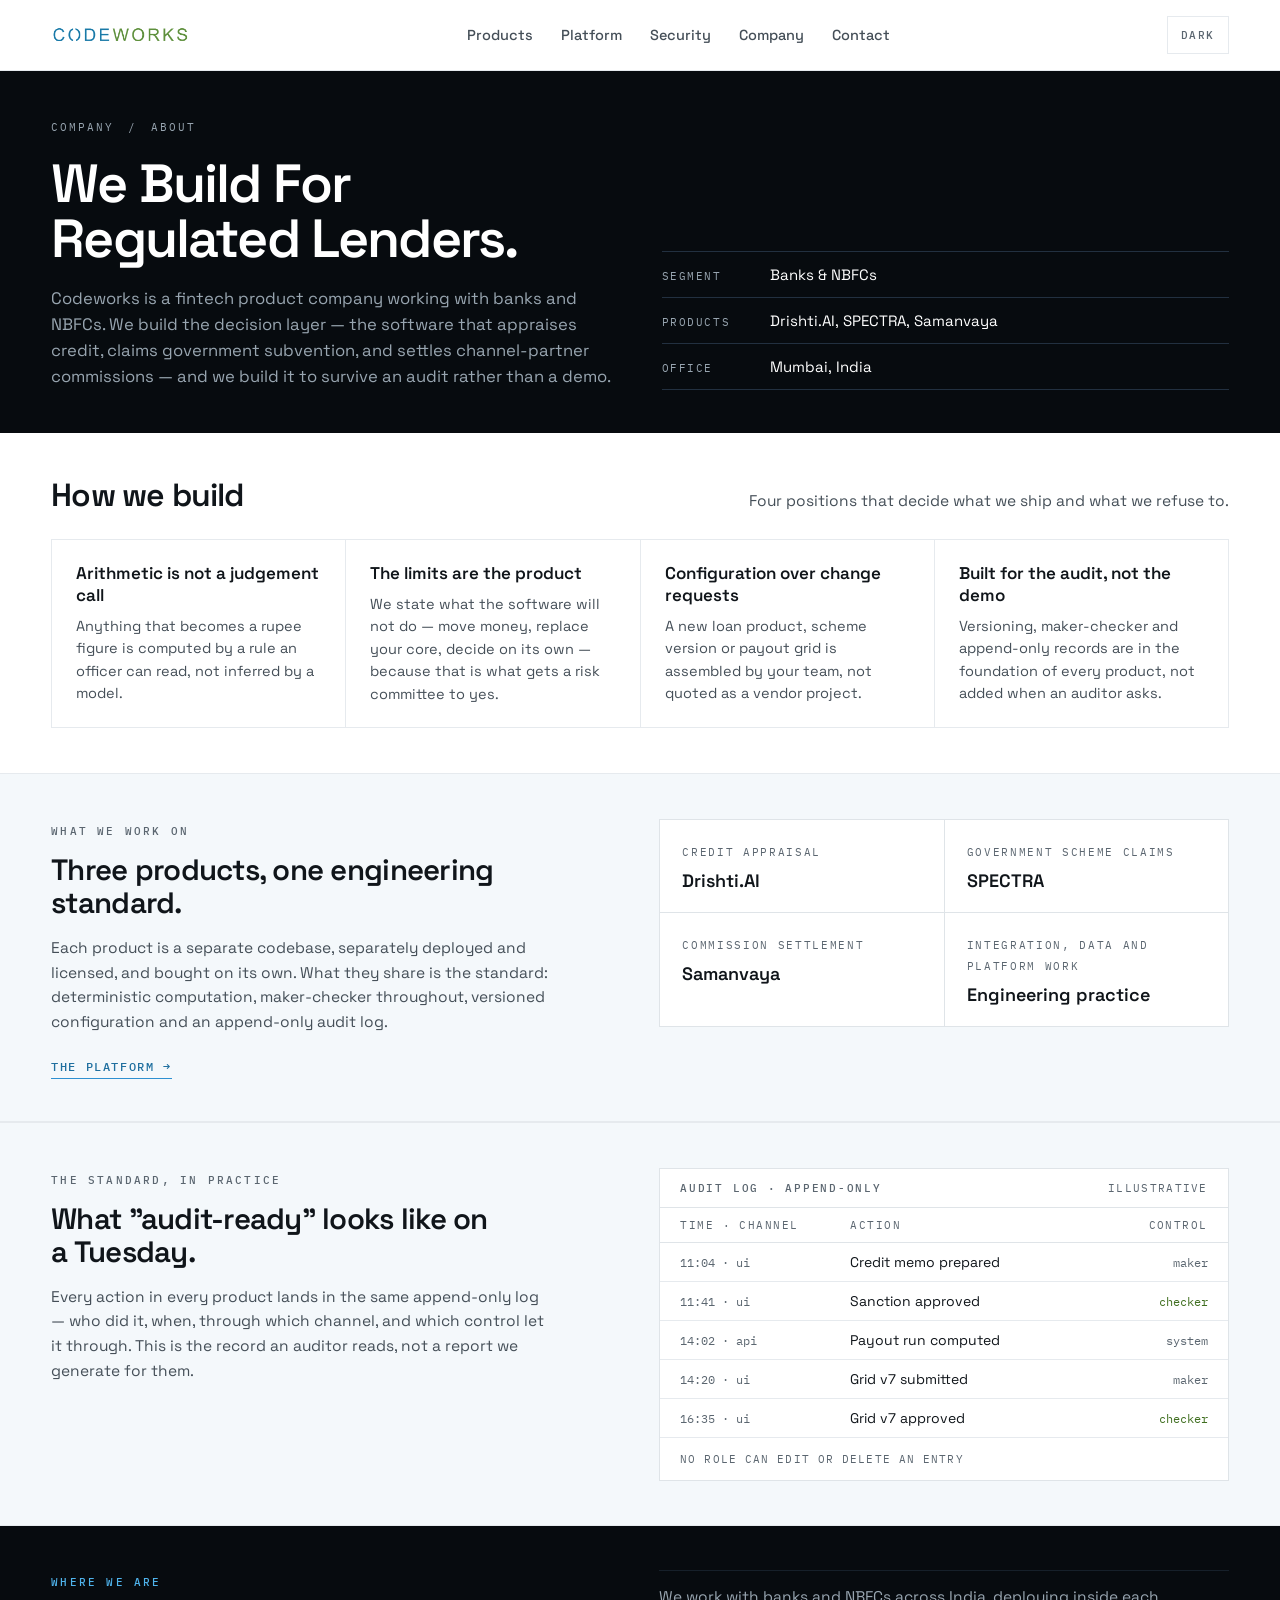
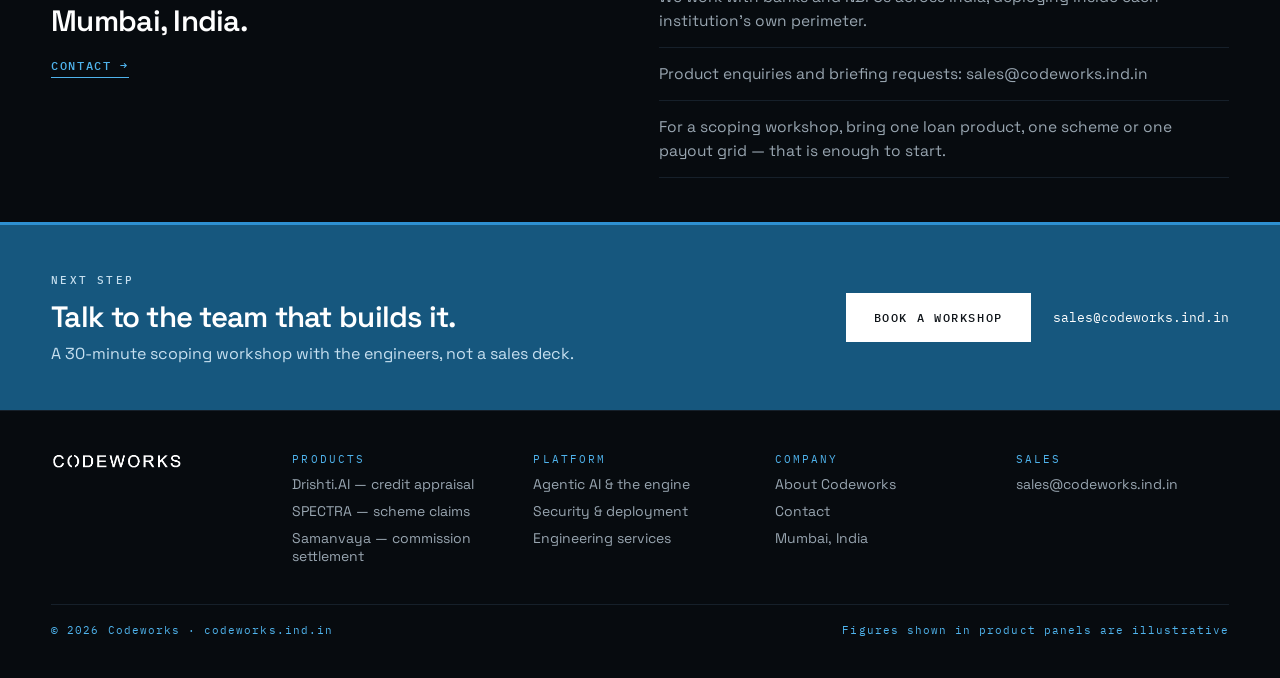
==== company.html @ 854700c4 "Add Codeworks static site Nine hand-authored pages, no build step. Includes CNAME for codeworks.ind." ====
<!DOCTYPE html>
<html lang="en">
<head>
<meta charset="utf-8">
<title>Company — we build for regulated lenders | Codeworks</title>
<meta name="description" content="Codeworks is a fintech product company working with banks and NBFCs in India. Three products, one engineering standard: built for the audit, not the demo.">
<link rel="canonical" href="https://codeworks.ind.in/company.html">
<meta property="og:type" content="website">
<meta property="og:site_name" content="Codeworks">
<meta property="og:title" content="Company — we build for regulated lenders | Codeworks">
<meta property="og:description" content="Codeworks is a fintech product company working with banks and NBFCs in India. Three products, one engineering standard: built for the audit, not the demo.">
<meta property="og:url" content="https://codeworks.ind.in/company.html">
<meta property="og:image" content="https://codeworks.ind.in/codeworks-logo.png">
<meta name="twitter:card" content="summary">
<meta name="twitter:title" content="Company — we build for regulated lenders | Codeworks">
<meta name="twitter:description" content="Codeworks is a fintech product company working with banks and NBFCs in India. Three products, one engineering standard: built for the audit, not the demo.">
<meta name="theme-color" content="#070B0F">
<meta name="viewport" content="width=device-width, initial-scale=1">
<link rel="icon" href="codeworks-logo.png">
<link rel="preconnect" href="https://fonts.googleapis.com">
<link rel="preconnect" href="https://fonts.gstatic.com" crossorigin>
<link rel="stylesheet" href="https://fonts.googleapis.com/css2?family=Space+Grotesk:wght@400;500;600;700&family=IBM+Plex+Mono:wght@400;500&display=swap">
<link rel="stylesheet" href="site.css">
<script>(function(){try{document.documentElement.setAttribute('data-theme',localStorage.getItem('cw-theme')||'light');}catch(e){}})();</script>
</head>
<body>
<div style="background:var(--card);color:var(--ink-2);overflow-x:hidden">

  <div style="position:sticky;top:0;z-index:40;background:var(--card);border-bottom:1px solid var(--rule)">
    <div style="max-width:1440px;margin:0 auto;padding-left:clamp(20px,4vw,64px);padding-right:clamp(20px,4vw,64px);padding-top:16px;padding-bottom:16px;display:flex;flex-wrap:wrap;align-items:center;justify-content:space-between;gap:14px 24px">
      <a href="index.html" style="flex:0 0 auto;display:block"><img src="codeworks-logo.png" alt="Codeworks" data-cw-logo="light" style="height:20px;width:auto"><img src="codeworks-logo-reversed.png" alt="Codeworks" data-cw-logo="dark" style="height:20px;width:auto"></a>
      
        <div class="cw-nav" id="cw-nav">
          <button type="button" onclick="cwToggleMenu()" class="cw-products" id="cw-products">Products</button>
          <a href="platform.html" style="font-size:14.5px;font-weight:500;color:var(--ink-2)">Platform</a>
          <a href="security.html" style="font-size:14.5px;font-weight:500;color:var(--ink-2)">Security</a>
          <a href="company.html" style="font-size:14.5px;font-weight:500;color:var(--ink-2)">Company</a>
          <a href="contact.html" style="font-size:14.5px;font-weight:500;color:var(--ink-2)">Contact</a>
        </div>
      
      <button type="button" onclick="cwToggleTheme()" style="font-family:'IBM Plex Mono',monospace;font-size:10.5px;font-weight:500;letter-spacing:0.14em;text-transform:uppercase;color:var(--ink-3);background:none;border:1px solid var(--rule);padding:11px 13px;cursor:pointer;flex:0 0 auto" class="hv-1"><span id="cw-theme-label">Dark</span></button>
      
        <button type="button" onclick="cwToggleNav()" class="cw-menu-btn hv-1" aria-label="Menu" style="font-family:'IBM Plex Mono',monospace;font-size:11px;font-weight:500;letter-spacing:0.14em;text-transform:uppercase;color:var(--ink-2);background:none;border:1px solid var(--rule);padding:11px 14px;cursor:pointer;flex:0 0 auto" >Menu</button>
      
    </div>
    <div class="cw-panel" id="cw-panel">
      <div style="max-width:1440px;margin:0 auto;padding:26px clamp(20px,4vw,64px) 30px;display:grid;grid-template-columns:repeat(auto-fit,minmax(min(100%,240px),1fr));gap:0;border-top:1px solid var(--rule);border-left:1px solid var(--rule)">
        <a href="drishti-ai.html" style="display:block;padding:18px 22px;border-right:1px solid var(--rule);border-bottom:1px solid var(--rule);color:inherit" class="hv-2">
          <span style="font-family:'IBM Plex Mono',monospace;font-size:10.5px;letter-spacing:0.16em;text-transform:uppercase;color:var(--ink-3)">Credit appraisal</span>
          <h3 style="margin:8px 0 0;font-size:18px;font-weight:600;color:var(--ink)">Drishti.AI</h3>
          <p style="margin:6px 0 0;font-size:14.5px;line-height:1.5;color:var(--ink-2)">Appraisal from application to post-sanction monitoring.</p>
        </a>
        <a href="spectra.html" style="display:block;padding:18px 22px;border-right:1px solid var(--rule);border-bottom:1px solid var(--rule);color:inherit" class="hv-2">
          <span style="font-family:'IBM Plex Mono',monospace;font-size:10.5px;letter-spacing:0.16em;text-transform:uppercase;color:var(--ink-3)">Government scheme claims</span>
          <h3 style="margin:8px 0 0;font-size:18px;font-weight:600;color:var(--ink)">SPECTRA</h3>
          <p style="margin:6px 0 0;font-size:14.5px;line-height:1.5;color:var(--ink-2)">Subvention and subsidy claims, computed to reconciled.</p>
        </a>
        <a href="samanvaya.html" style="display:block;padding:18px 22px;border-right:1px solid var(--rule);border-bottom:1px solid var(--rule);color:inherit" class="hv-2">
          <span style="font-family:'IBM Plex Mono',monospace;font-size:10.5px;letter-spacing:0.16em;text-transform:uppercase;color:var(--ink-3)">Commission settlement</span>
          <h3 style="margin:8px 0 0;font-size:18px;font-weight:600;color:var(--ink)">Samanvaya</h3>
          <p style="margin:6px 0 0;font-size:14.5px;line-height:1.5;color:var(--ink-2)">Channel-partner payouts, clawbacks and the subledger.</p>
        </a>
      </div>
    </div>
  </div>

  <div style="background:var(--band)">
    <div style="max-width:1440px;margin:0 auto;padding-left:clamp(20px,4vw,64px);padding-right:clamp(20px,4vw,64px);padding-top:clamp(32px,3.8vw,58px);padding-bottom:clamp(30px,3.4vw,50px)">
      <div style="display:flex;flex-wrap:wrap;align-items:center;gap:10px 14px;font-family:'IBM Plex Mono',monospace;font-size:11px;letter-spacing:0.18em;text-transform:uppercase;color:var(--band-ink)"><a href="index.html" style="color:var(--band-ink)">Company</a><span>/</span><span style="color:var(--band-ink)">About</span></div>
      <div style="margin-top:22px;display:grid;grid-template-columns:repeat(auto-fit,minmax(min(100%,340px),1fr));gap:clamp(24px,3.4vw,60px);align-items:end">
        <div><h1 style="margin:0;font-size:clamp(32px,4.2vw,58px);line-height:1.03;font-weight:600;letter-spacing:-0.034em;color:var(--band-head);max-width:20ch;text-wrap:balance">We Build For Regulated Lenders.</h1><p style="margin:20px 0 0;font-size:clamp(16.5px,1.3vw,19px);line-height:1.55;color:var(--band-ink);max-width:56ch;text-wrap:pretty">Codeworks is a fintech product company working with banks and NBFCs. We build the decision layer — the software that appraises credit, claims government subvention, and settles channel-partner commissions — and we build it to survive an audit rather than a demo.</p></div>
        <div style="display:flex;flex-direction:column;gap:0;border-top:1px solid var(--band-rule-2)"><div style="padding:13px 0;border-bottom:1px solid var(--band-rule-2);display:flex;gap:16px;align-items:baseline"><span style="font-family:'IBM Plex Mono',monospace;font-size:11px;letter-spacing:0.14em;text-transform:uppercase;color:var(--band-ink);flex:0 0 92px">Segment</span><span style="font-size:15px;color:var(--band-head)">Banks &amp; NBFCs</span></div><div style="padding:13px 0;border-bottom:1px solid var(--band-rule-2);display:flex;gap:16px;align-items:baseline"><span style="font-family:'IBM Plex Mono',monospace;font-size:11px;letter-spacing:0.14em;text-transform:uppercase;color:var(--band-ink);flex:0 0 92px">Products</span><span style="font-size:15px;color:var(--band-head)">Drishti.AI, SPECTRA, Samanvaya</span></div><div style="padding:13px 0;border-bottom:1px solid var(--band-rule-2);display:flex;gap:16px;align-items:baseline"><span style="font-family:'IBM Plex Mono',monospace;font-size:11px;letter-spacing:0.14em;text-transform:uppercase;color:var(--band-ink);flex:0 0 92px">Office</span><span style="font-size:15px;color:var(--band-head)">Mumbai, India</span></div></div>
      </div>
    </div>
  </div>

  <div style="background:var(--bg)">
    <div style="max-width:1440px;margin:0 auto;padding-left:clamp(20px,4vw,64px);padding-right:clamp(20px,4vw,64px);padding-top:clamp(32px,3.5vw,54px);padding-bottom:clamp(32px,3.5vw,54px)">
      <div style="display:flex;flex-wrap:wrap;gap:14px 40px;align-items:baseline;justify-content:space-between"><h2 style="margin:0;font-size:clamp(24px,2.5vw,36px);line-height:1.1;font-weight:600;letter-spacing:-0.025em;color:var(--ink)">How we build</h2><p style="margin:0;font-size:15.5px;line-height:1.55;color:var(--ink-2);max-width:56ch">Four positions that decide what we ship and what we refuse to.</p></div><div style="margin-top:26px"><div data-reveal="1" style="display:grid;grid-template-columns:repeat(auto-fit,minmax(min(100%,250px),1fr));gap:0;border-top:1px solid var(--rule);border-left:1px solid var(--rule)"><div style="border-right:1px solid var(--rule);border-bottom:1px solid var(--rule);padding:22px 24px"><h3 style="margin:0;font-size:17px;font-weight:600;color:var(--ink)">Arithmetic is not a judgement call</h3><p style="margin:9px 0 0;font-size:14.5px;line-height:1.55;color:var(--ink-2)">Anything that becomes a rupee figure is computed by a rule an officer can read, not inferred by a model.</p></div><div style="border-right:1px solid var(--rule);border-bottom:1px solid var(--rule);padding:22px 24px"><h3 style="margin:0;font-size:17px;font-weight:600;color:var(--ink)">The limits are the product</h3><p style="margin:9px 0 0;font-size:14.5px;line-height:1.55;color:var(--ink-2)">We state what the software will not do — move money, replace your core, decide on its own — because that is what gets a risk committee to yes.</p></div><div style="border-right:1px solid var(--rule);border-bottom:1px solid var(--rule);padding:22px 24px"><h3 style="margin:0;font-size:17px;font-weight:600;color:var(--ink)">Configuration over change requests</h3><p style="margin:9px 0 0;font-size:14.5px;line-height:1.55;color:var(--ink-2)">A new loan product, scheme version or payout grid is assembled by your team, not quoted as a vendor project.</p></div><div style="border-right:1px solid var(--rule);border-bottom:1px solid var(--rule);padding:22px 24px"><h3 style="margin:0;font-size:17px;font-weight:600;color:var(--ink)">Built for the audit, not the demo</h3><p style="margin:9px 0 0;font-size:14.5px;line-height:1.55;color:var(--ink-2)">Versioning, maker-checker and append-only records are in the foundation of every product, not added when an auditor asks.</p></div></div></div>
    </div>
  </div>

  <div style="background:var(--bg-2);border-top:1px solid var(--rule);border-bottom:1px solid var(--rule)">
    <div style="max-width:1440px;margin:0 auto;padding-left:clamp(20px,4vw,64px);padding-right:clamp(20px,4vw,64px);padding-top:clamp(32px,3.5vw,54px);padding-bottom:clamp(32px,3.5vw,54px)">
      <div style="display:grid;grid-template-columns:repeat(auto-fit,minmax(min(100%,320px),1fr));gap:clamp(24px,3vw,52px);align-items:start"><div><span style="font-family:'IBM Plex Mono',monospace;font-size:11px;font-weight:500;letter-spacing:0.2em;text-transform:uppercase;color:var(--ink-3)">What we work on</span><h2 style="margin:14px 0 0;font-size:clamp(23px,2.3vw,32px);line-height:1.12;font-weight:600;letter-spacing:-0.025em;color:var(--ink);max-width:24ch">Three products, one engineering standard.</h2><p style="margin:16px 0 0;font-size:15.5px;line-height:1.6;color:var(--ink-2);max-width:52ch">Each product is a separate codebase, separately deployed and licensed, and bought on its own. What they share is the standard: deterministic computation, maker-checker throughout, versioned configuration and an append-only audit log.</p><p style="margin:20px 0 0"><a href="platform.html" style="font-family:'IBM Plex Mono',monospace;font-size:11.5px;font-weight:500;letter-spacing:0.14em;text-transform:uppercase;color:var(--blue);border-bottom:1px solid var(--blue-key);padding-bottom:4px">The platform &rarr;</a></p></div><div style="display:grid;grid-template-columns:repeat(auto-fit,minmax(min(100%,240px),1fr));gap:0;border-top:1px solid var(--rule-2);border-left:1px solid var(--rule-2)"><a href="drishti-ai.html" style="display:block;background:var(--card);border-right:1px solid var(--rule-2);border-bottom:1px solid var(--rule-2);padding:20px 22px;color:inherit" class="hv-2"><span style="font-family:'IBM Plex Mono',monospace;font-size:10.5px;letter-spacing:0.16em;text-transform:uppercase;color:var(--ink-3)">Credit appraisal</span><h3 style="margin:8px 0 0;font-size:18px;font-weight:600;color:var(--ink)">Drishti.AI</h3></a><a href="spectra.html" style="display:block;background:var(--card);border-right:1px solid var(--rule-2);border-bottom:1px solid var(--rule-2);padding:20px 22px;color:inherit" class="hv-2"><span style="font-family:'IBM Plex Mono',monospace;font-size:10.5px;letter-spacing:0.16em;text-transform:uppercase;color:var(--ink-3)">Government scheme claims</span><h3 style="margin:8px 0 0;font-size:18px;font-weight:600;color:var(--ink)">SPECTRA</h3></a><a href="samanvaya.html" style="display:block;background:var(--card);border-right:1px solid var(--rule-2);border-bottom:1px solid var(--rule-2);padding:20px 22px;color:inherit" class="hv-2"><span style="font-family:'IBM Plex Mono',monospace;font-size:10.5px;letter-spacing:0.16em;text-transform:uppercase;color:var(--ink-3)">Commission settlement</span><h3 style="margin:8px 0 0;font-size:18px;font-weight:600;color:var(--ink)">Samanvaya</h3></a><a href="services.html" style="display:block;background:var(--card);border-right:1px solid var(--rule-2);border-bottom:1px solid var(--rule-2);padding:20px 22px;color:inherit" class="hv-2"><span style="font-family:'IBM Plex Mono',monospace;font-size:10.5px;letter-spacing:0.16em;text-transform:uppercase;color:var(--ink-3)">Integration, data and platform work</span><h3 style="margin:8px 0 0;font-size:18px;font-weight:600;color:var(--ink)">Engineering practice</h3></a></div></div>
    </div>
  </div>

  <div style="background:var(--bg-2);border-top:1px solid var(--rule);border-bottom:1px solid var(--rule)">
    <div style="max-width:1440px;margin:0 auto;padding:clamp(32px,3.5vw,54px) clamp(20px,4vw,64px);display:grid;grid-template-columns:repeat(auto-fit,minmax(min(100%,300px),1fr));gap:clamp(24px,3vw,52px);align-items:start">
      <div>
        <span style="font-family:'IBM Plex Mono',monospace;font-size:11px;font-weight:500;letter-spacing:0.2em;text-transform:uppercase;color:var(--ink-3)">The standard, in practice</span>
        <h2 style="margin:14px 0 0;font-size:clamp(23px,2.3vw,32px);line-height:1.12;font-weight:600;letter-spacing:-0.025em;color:var(--ink);max-width:24ch">What "audit-ready" looks like on a Tuesday.</h2>
        <p style="margin:16px 0 0;font-size:15.5px;line-height:1.6;color:var(--ink-2);max-width:50ch">Every action in every product lands in the same append-only log — who did it, when, through which channel, and which control let it through. This is the record an auditor reads, not a report we generate for them.</p>
      </div>
      <div style="background:var(--card);border:1px solid var(--rule-2)">
        <div style="padding:12px 20px;border-bottom:1px solid var(--rule-2);display:flex;flex-wrap:wrap;gap:10px 16px;align-items:baseline;justify-content:space-between">
          <span style="font-family:'IBM Plex Mono',monospace;font-size:11px;font-weight:500;letter-spacing:0.16em;text-transform:uppercase;color:var(--ink-3)">Audit log &middot; append-only</span>
          <span style="font-family:'IBM Plex Mono',monospace;font-size:11px;letter-spacing:0.12em;text-transform:uppercase;color:var(--ink-3)">Illustrative</span>
        </div>
        <div style="display:grid;grid-template-columns:minmax(0,1.1fr) minmax(0,1.5fr) minmax(0,0.9fr);gap:12px;padding:10px 20px;border-bottom:1px solid var(--rule-2);font-family:'IBM Plex Mono',monospace;font-size:10.5px;letter-spacing:0.14em;text-transform:uppercase;color:var(--ink-3)">
          <span>Time &middot; channel</span><span>Action</span><span style="text-align:right">Control</span>
        </div>
        <div style="display:grid;grid-template-columns:minmax(0,1.1fr) minmax(0,1.5fr) minmax(0,0.9fr);gap:12px;padding:10px 20px;border-bottom:1px solid var(--rule);align-items:baseline"><span style="font-family:'IBM Plex Mono',monospace;font-size:12px;color:var(--ink-3)">11:04 &middot; ui</span><span style="font-size:14px;color:var(--ink)">Credit memo prepared</span><span style="font-family:'IBM Plex Mono',monospace;font-size:12px;color:var(--ink-3);text-align:right">maker</span></div>
        <div style="display:grid;grid-template-columns:minmax(0,1.1fr) minmax(0,1.5fr) minmax(0,0.9fr);gap:12px;padding:10px 20px;border-bottom:1px solid var(--rule);align-items:baseline"><span style="font-family:'IBM Plex Mono',monospace;font-size:12px;color:var(--ink-3)">11:41 &middot; ui</span><span style="font-size:14px;color:var(--ink)">Sanction approved</span><span style="font-family:'IBM Plex Mono',monospace;font-size:12px;color:var(--green);text-align:right">checker</span></div>
        <div style="display:grid;grid-template-columns:minmax(0,1.1fr) minmax(0,1.5fr) minmax(0,0.9fr);gap:12px;padding:10px 20px;border-bottom:1px solid var(--rule);align-items:baseline"><span style="font-family:'IBM Plex Mono',monospace;font-size:12px;color:var(--ink-3)">14:02 &middot; api</span><span style="font-size:14px;color:var(--ink)">Payout run computed</span><span style="font-family:'IBM Plex Mono',monospace;font-size:12px;color:var(--ink-3);text-align:right">system</span></div>
        <div style="display:grid;grid-template-columns:minmax(0,1.1fr) minmax(0,1.5fr) minmax(0,0.9fr);gap:12px;padding:10px 20px;border-bottom:1px solid var(--rule);align-items:baseline"><span style="font-family:'IBM Plex Mono',monospace;font-size:12px;color:var(--ink-3)">14:20 &middot; ui</span><span style="font-size:14px;color:var(--ink)">Grid v7 submitted</span><span style="font-family:'IBM Plex Mono',monospace;font-size:12px;color:var(--ink-3);text-align:right">maker</span></div>
        <div style="display:grid;grid-template-columns:minmax(0,1.1fr) minmax(0,1.5fr) minmax(0,0.9fr);gap:12px;padding:10px 20px;border-bottom:1px solid var(--rule);align-items:baseline"><span style="font-family:'IBM Plex Mono',monospace;font-size:12px;color:var(--ink-3)">16:35 &middot; ui</span><span style="font-size:14px;color:var(--ink)">Grid v7 approved</span><span style="font-family:'IBM Plex Mono',monospace;font-size:12px;color:var(--green);text-align:right">checker</span></div>
        <div style="padding:14px 20px"><p style="margin:0;font-family:'IBM Plex Mono',monospace;font-size:11px;letter-spacing:0.1em;color:var(--ink-3)">NO ROLE CAN EDIT OR DELETE AN ENTRY</p></div>
      </div>
    </div>
  </div>

  <div style="background:var(--band);color:var(--band-ink)">
    <div style="max-width:1440px;margin:0 auto;padding-left:clamp(20px,4vw,64px);padding-right:clamp(20px,4vw,64px);padding-top:clamp(30px,3.4vw,52px);padding-bottom:clamp(30px,3.4vw,52px);display:grid;grid-template-columns:repeat(auto-fit,minmax(min(100%,300px),1fr));gap:clamp(24px,3vw,52px);align-items:start">
      <div><span style="font-family:'IBM Plex Mono',monospace;font-size:11px;font-weight:500;letter-spacing:0.2em;text-transform:uppercase;color:var(--band-accent)">Where we are</span><h2 style="margin:14px 0 0;font-size:clamp(23px,2.3vw,32px);line-height:1.12;font-weight:600;letter-spacing:-0.025em;color:var(--band-head);max-width:24ch">Mumbai, India.</h2><p style="margin:16px 0 0"><a href="contact.html" style="font-family:'IBM Plex Mono',monospace;font-size:11.5px;font-weight:500;letter-spacing:0.14em;text-transform:uppercase;color:var(--band-accent);border-bottom:1px solid var(--band-accent);padding-bottom:4px">Contact &rarr;</a></p></div>
      <div style="display:flex;flex-direction:column;gap:0"><p style="margin:0;padding:14px 0;border-top:1px solid var(--band-rule);font-size:15.5px;line-height:1.55;color:var(--band-ink)">We work with banks and NBFCs across India, deploying inside each institution’s own perimeter.</p><p style="margin:0;padding:14px 0;border-top:1px solid var(--band-rule);font-size:15.5px;line-height:1.55;color:var(--band-ink)">Product enquiries and briefing requests: sales@codeworks.ind.in</p><p style="margin:0;padding:14px 0;border-top:1px solid var(--band-rule);border-bottom:1px solid var(--band-rule);font-size:15.5px;line-height:1.55;color:var(--band-ink)">For a scoping workshop, bring one loan product, one scheme or one payout grid — that is enough to start.</p></div>
    </div>
  </div>

  <div style="background:var(--blue-ground);border-top:3px solid var(--blue-key)">
    <div style="max-width:1440px;margin:0 auto;padding-left:clamp(20px,4vw,64px);padding-right:clamp(20px,4vw,64px);padding-top:clamp(30px,3.4vw,52px);padding-bottom:clamp(30px,3.4vw,52px);display:flex;flex-wrap:wrap;gap:26px 40px;align-items:center;justify-content:space-between">
      <div><span style="font-family:'IBM Plex Mono',monospace;font-size:11px;font-weight:500;letter-spacing:0.2em;text-transform:uppercase;color:var(--on-blue-ink)">Next step</span><p style="margin:12px 0 0;font-size:clamp(22px,2.3vw,32px);line-height:1.12;font-weight:600;letter-spacing:-0.025em;color:var(--on-blue-head)">Talk to the team that builds it.</p><p style="margin:8px 0 0;font-size:16px;line-height:1.55;color:var(--on-blue-ink)">A 30-minute scoping workshop with the engineers, not a sales deck.</p></div>
      <div style="display:flex;flex-wrap:wrap;gap:14px 22px;align-items:center"><a href="contact.html" style="font-family:'IBM Plex Mono',monospace;font-size:11.5px;font-weight:500;letter-spacing:0.14em;text-transform:uppercase;color:var(--btn-on-blue-ink);background:var(--btn-on-blue-bg);padding:17px 28px" class="hv-3">Book a workshop</a><a href="contact.html" style="font-family:'IBM Plex Mono',monospace;font-size:12.5px;color:var(--on-blue-head)">sales@codeworks.ind.in</a></div>
    </div>
  </div>

  <div style="background:var(--band);border-top:1px solid var(--band-rule)">
    <div style="max-width:1440px;margin:0 auto;padding:clamp(30px,3.2vw,46px) clamp(20px,4vw,64px)">
      <div style="display:grid;grid-template-columns:repeat(auto-fit,minmax(170px,1fr));gap:28px;align-items:start">
        <a href="index.html" style="display:block"><img src="codeworks-logo-reversed.png" alt="Codeworks" style="height:19px;width:auto;display:block"></a>
        <div style="display:flex;flex-direction:column;gap:9px">
          <span style="font-family:'IBM Plex Mono',monospace;font-size:10.5px;letter-spacing:0.2em;text-transform:uppercase;color:var(--band-accent)">Products</span>
          <a href="drishti-ai.html" style="font-size:14px;color:var(--band-ink)">Drishti.AI &mdash; credit appraisal</a>
          <a href="spectra.html" style="font-size:14px;color:var(--band-ink)">SPECTRA &mdash; scheme claims</a>
          <a href="samanvaya.html" style="font-size:14px;color:var(--band-ink)">Samanvaya &mdash; commission settlement</a>
        </div>
        <div style="display:flex;flex-direction:column;gap:9px">
          <span style="font-family:'IBM Plex Mono',monospace;font-size:10.5px;letter-spacing:0.2em;text-transform:uppercase;color:var(--band-accent)">Platform</span>
          <a href="platform.html" style="font-size:14px;color:var(--band-ink)">Agentic AI &amp; the engine</a>
          <a href="security.html" style="font-size:14px;color:var(--band-ink)">Security &amp; deployment</a>
          <a href="services.html" style="font-size:14px;color:var(--band-ink)">Engineering services</a>
        </div>
        <div style="display:flex;flex-direction:column;gap:9px">
          <span style="font-family:'IBM Plex Mono',monospace;font-size:10.5px;letter-spacing:0.2em;text-transform:uppercase;color:var(--band-accent)">Company</span>
          <a href="company.html" style="font-size:14px;color:var(--band-ink)">About Codeworks</a>
          <a href="contact.html" style="font-size:14px;color:var(--band-ink)">Contact</a>
          <span style="font-size:14px;color:var(--band-ink)">Mumbai, India</span>
        </div>
        <div style="display:flex;flex-direction:column;gap:9px">
          <span style="font-family:'IBM Plex Mono',monospace;font-size:10.5px;letter-spacing:0.2em;text-transform:uppercase;color:var(--band-accent)">Sales</span>
          <a href="contact.html" style="font-size:14px;color:var(--band-ink)">sales@codeworks.ind.in</a>
        </div>
      </div>
      <div style="margin-top:clamp(26px,3vw,42px);padding-top:18px;border-top:1px solid var(--band-rule);display:flex;flex-wrap:wrap;gap:8px 24px;justify-content:space-between">
        <p style="margin:0;font-family:'IBM Plex Mono',monospace;font-size:10.5px;letter-spacing:0.1em;color:var(--band-accent)">&copy; 2026 Codeworks &middot; codeworks.ind.in</p>
        <p style="margin:0;font-family:'IBM Plex Mono',monospace;font-size:10.5px;letter-spacing:0.1em;color:var(--band-accent)">Figures shown in product panels are illustrative</p>
      </div>
    </div>
  </div>

</div>
<script src="site.js"></script>
</body>
</html>
---- site.css ----
:root {
      color-scheme: light;
      --card:#FFFFFF; --bg:#FFFFFF; --bg-2:#F4F8FB;
      --rule:#E6EAEE; --rule-2:#DFE4E8;
      --ink:#10151A; --ink-2:#454F58; --ink-3:#5B6670;
      --blue:#1F6F9F; --blue-key:#2E90D1; --blue-ground:#16577E;
      --on-blue-head:#FFFFFF; --on-blue-ink:#C7E0F0; --on-blue-rule:#3D7BA0;
      --btn-on-blue-bg:#FFFFFF; --btn-on-blue-ink:#10151A; --btn-on-blue-hover:#C7E0F0;
      --green:#3F6E1F; --green-key:#78BE43;
      --band:#070B0F; --band-2:#0D141B; --band-head:#FFFFFF; --band-ink:#98A5B0; --band-accent:#4FB3EC;
      --band-rule:#16202A; --band-rule-2:#223040;
      --btn-bg:#1F6F9F; --btn-bg-hover:#10151A; --btn-ink:#FFFFFF;
    }
    :root[data-theme="dark"] {
      color-scheme: dark;
      --card:#0D141B; --bg:#070B0F; --bg-2:#111A22;
      --rule:#1F2A36; --rule-2:#26333F;
      --ink:#FFFFFF; --ink-2:#B4C0CA; --ink-3:#93A0AC;
      --blue:#4FB3EC; --blue-key:#2E90D1; --blue-ground:#0E3550;
      --on-blue-head:#FFFFFF; --on-blue-ink:#B4D4E8; --on-blue-rule:#2C5F7F;
      --btn-on-blue-bg:#4FB3EC; --btn-on-blue-ink:#06121C; --btn-on-blue-hover:#FFFFFF;
      --green:#92D45F; --green-key:#78BE43;
      --band:#04070A; --band-2:#0C141B; --band-head:#FFFFFF; --band-ink:#A8B4BE; --band-accent:#4FB3EC;
      --band-rule:#141D26; --band-rule-2:#1F2A36;
      --btn-bg:#4FB3EC; --btn-bg-hover:#FFFFFF; --btn-ink:#070B0F;
    }
    body { margin:0; background:var(--card); color:var(--ink-2); font-family:"Space Grotesk","Helvetica Neue",Arial,sans-serif; -webkit-font-smoothing:antialiased; }
    a { color:var(--blue); text-decoration:none; transition:color 120ms linear; }
    a:hover { color:var(--green); }
    img[data-cw-logo="dark"] { display:none !important; }
    img[data-cw-logo="light"] { display:block; }
    :root[data-theme="dark"] img[data-cw-logo="dark"] { display:block !important; }
    :root[data-theme="dark"] img[data-cw-logo="light"] { display:none !important; }
    @keyframes cwRise { from { opacity:0; transform:translateY(10px); } to { opacity:1; transform:none; } }

/* --- chrome behaviour that was component state --- */
.cw-nav { display:flex; flex-wrap:wrap; align-items:center; gap:14px 28px; flex:0 1 auto; }
.cw-products { font-family:inherit; font-size:14.5px; font-weight:500; background:none; border:0; padding:0; cursor:pointer; transition:color 120ms linear; color:var(--ink-2); }
.cw-products[aria-expanded="true"] { color:var(--blue); }
.cw-panel { display:none; background:var(--card); border-top:1px solid var(--rule); }
.cw-panel.is-open { display:block; }
.cw-menu-btn { display:none; }
.cw-sent { font-size:14px; color:var(--green); display:none; }
.cw-sent.is-shown { display:inline; }
@media (max-width:899px) {
  .cw-nav { order:3; flex:1 1 100%; padding-top:4px; display:none; }
  .cw-nav.is-open { display:flex; }
  .cw-menu-btn { display:inline-block; }
}
[data-reveal] > * { opacity:0; }
[data-reveal].is-revealed > * { animation:cwRise 420ms cubic-bezier(.2,.7,.3,1) both; }
@media (prefers-reduced-motion:reduce) {
  [data-reveal] > *, [data-reveal].is-revealed > * { opacity:1; animation:none; }
}
.hv-1:hover { border-color:var(--blue-key) !important; color:var(--blue) !important }
.hv-2:hover { background:var(--bg-2) !important }
.hv-3:hover { background:var(--btn-on-blue-hover) !important }
.hv-4:hover { background:var(--btn-bg-hover) !important }
.fc-5:focus { border-color:var(--blue-key) !important }
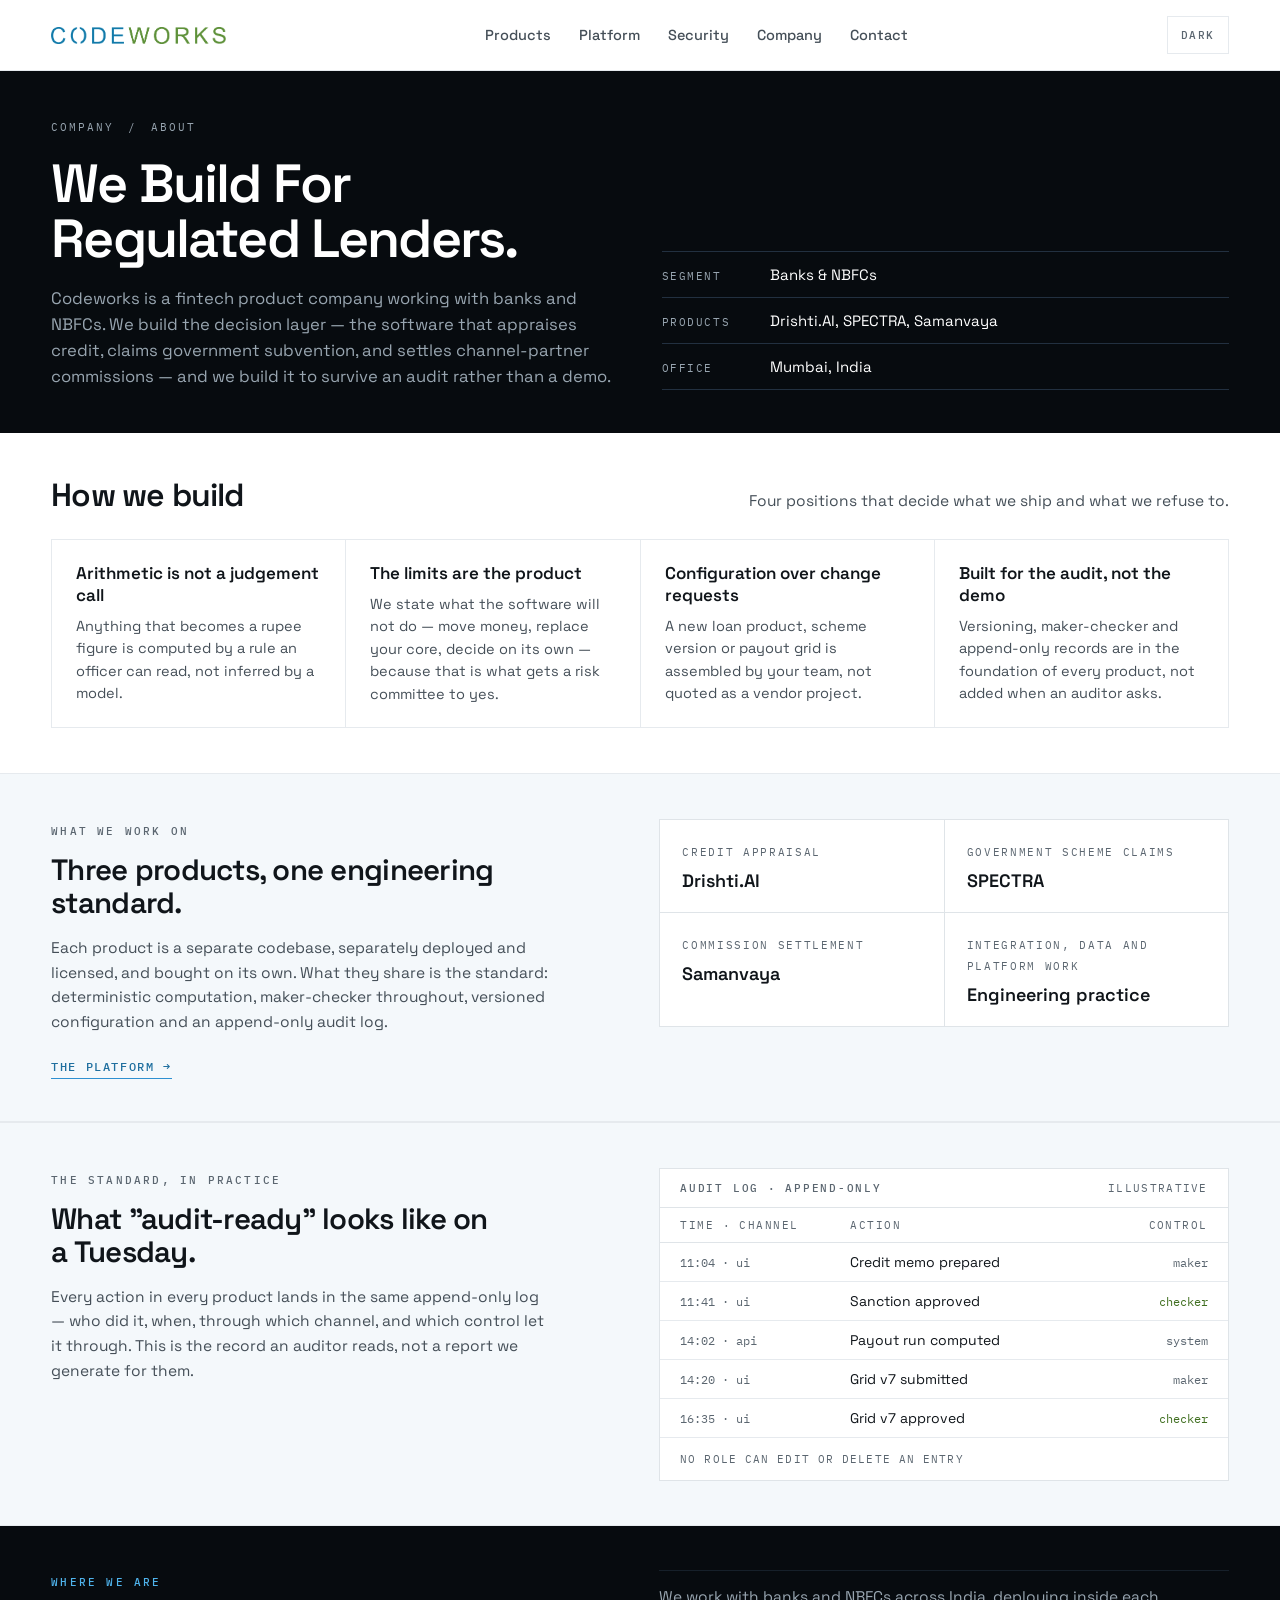
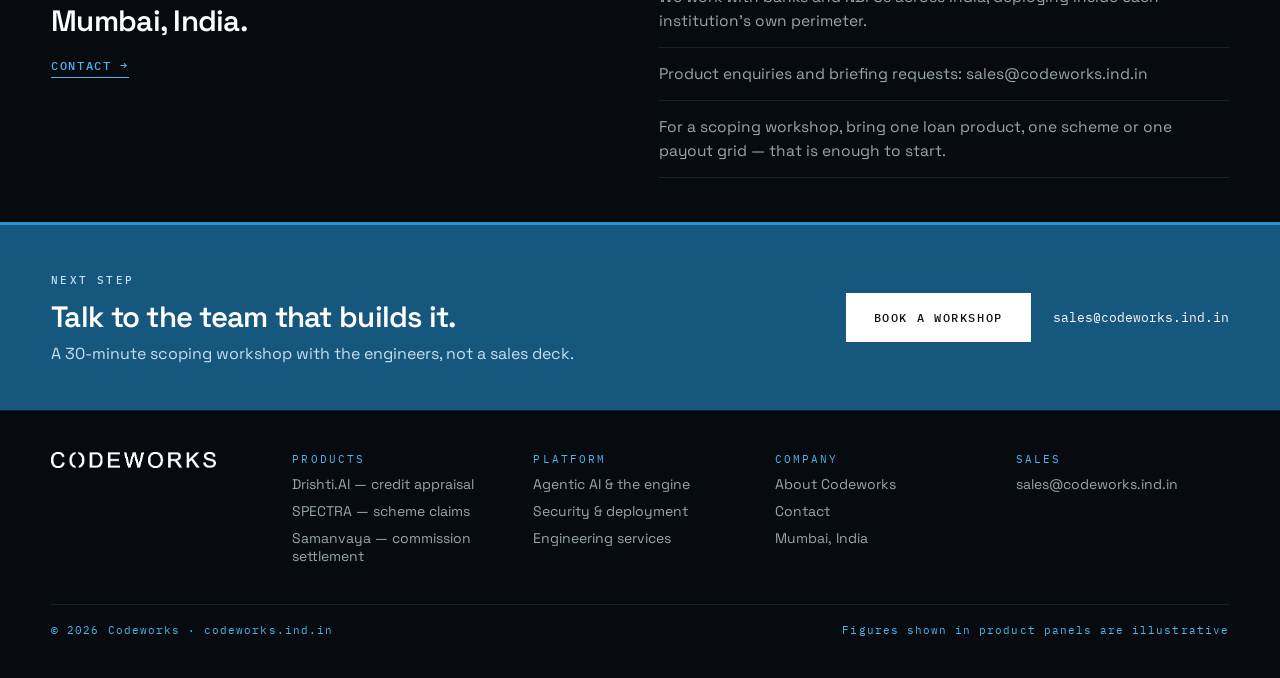
==== commit a50a3ea7: "Crop transparent padding from the wordmark, size it up The PNGs were 512x74 with the wordmark occupy" ====
--- a/company.html
+++ b/company.html
@@ -3,7 +3,7 @@
 <head>
 <meta charset="utf-8">
 <title>Company — we build for regulated lenders | Codeworks</title>
-<meta name="description" content="Codeworks is a fintech product company working with banks and NBFCs in India. Three products, one engineering standard: built for the audit, not the demo.">
+<meta name="description" content="Codeworks is a fintech product company working with banks and NBFCs in India. One engineering standard across every product: built for the audit, not the demo.">
 <link rel="canonical" href="https://codeworks.ind.in/company.html">
 <meta property="og:type" content="website">
 <meta property="og:site_name" content="Codeworks">
@@ -28,7 +28,7 @@
 
   <div style="position:sticky;top:0;z-index:40;background:var(--card);border-bottom:1px solid var(--rule)">
     <div style="max-width:1440px;margin:0 auto;padding-left:clamp(20px,4vw,64px);padding-right:clamp(20px,4vw,64px);padding-top:16px;padding-bottom:16px;display:flex;flex-wrap:wrap;align-items:center;justify-content:space-between;gap:14px 24px">
-      <a href="index.html" style="flex:0 0 auto;display:block"><img src="codeworks-logo.png" alt="Codeworks" data-cw-logo="light" style="height:20px;width:auto"><img src="codeworks-logo-reversed.png" alt="Codeworks" data-cw-logo="dark" style="height:20px;width:auto"></a>
+      <a href="index.html" style="flex:0 0 auto;display:block"><img src="codeworks-logo.png" alt="Codeworks" data-cw-logo="light" style="height:17px;width:auto"><img src="codeworks-logo-reversed.png" alt="Codeworks" data-cw-logo="dark" style="height:17px;width:auto"></a>
       
         <div class="cw-nav" id="cw-nav">
           <button type="button" onclick="cwToggleMenu()" class="cw-products" id="cw-products">Products</button>
@@ -128,7 +128,7 @@
   <div style="background:var(--band);border-top:1px solid var(--band-rule)">
     <div style="max-width:1440px;margin:0 auto;padding:clamp(30px,3.2vw,46px) clamp(20px,4vw,64px)">
       <div style="display:grid;grid-template-columns:repeat(auto-fit,minmax(170px,1fr));gap:28px;align-items:start">
-        <a href="index.html" style="display:block"><img src="codeworks-logo-reversed.png" alt="Codeworks" style="height:19px;width:auto;display:block"></a>
+        <a href="index.html" style="display:block"><img src="codeworks-logo-reversed.png" alt="Codeworks" style="height:16px;width:auto;display:block"></a>
         <div style="display:flex;flex-direction:column;gap:9px">
           <span style="font-family:'IBM Plex Mono',monospace;font-size:10.5px;letter-spacing:0.2em;text-transform:uppercase;color:var(--band-accent)">Products</span>
           <a href="drishti-ai.html" style="font-size:14px;color:var(--band-ink)">Drishti.AI &mdash; credit appraisal</a>
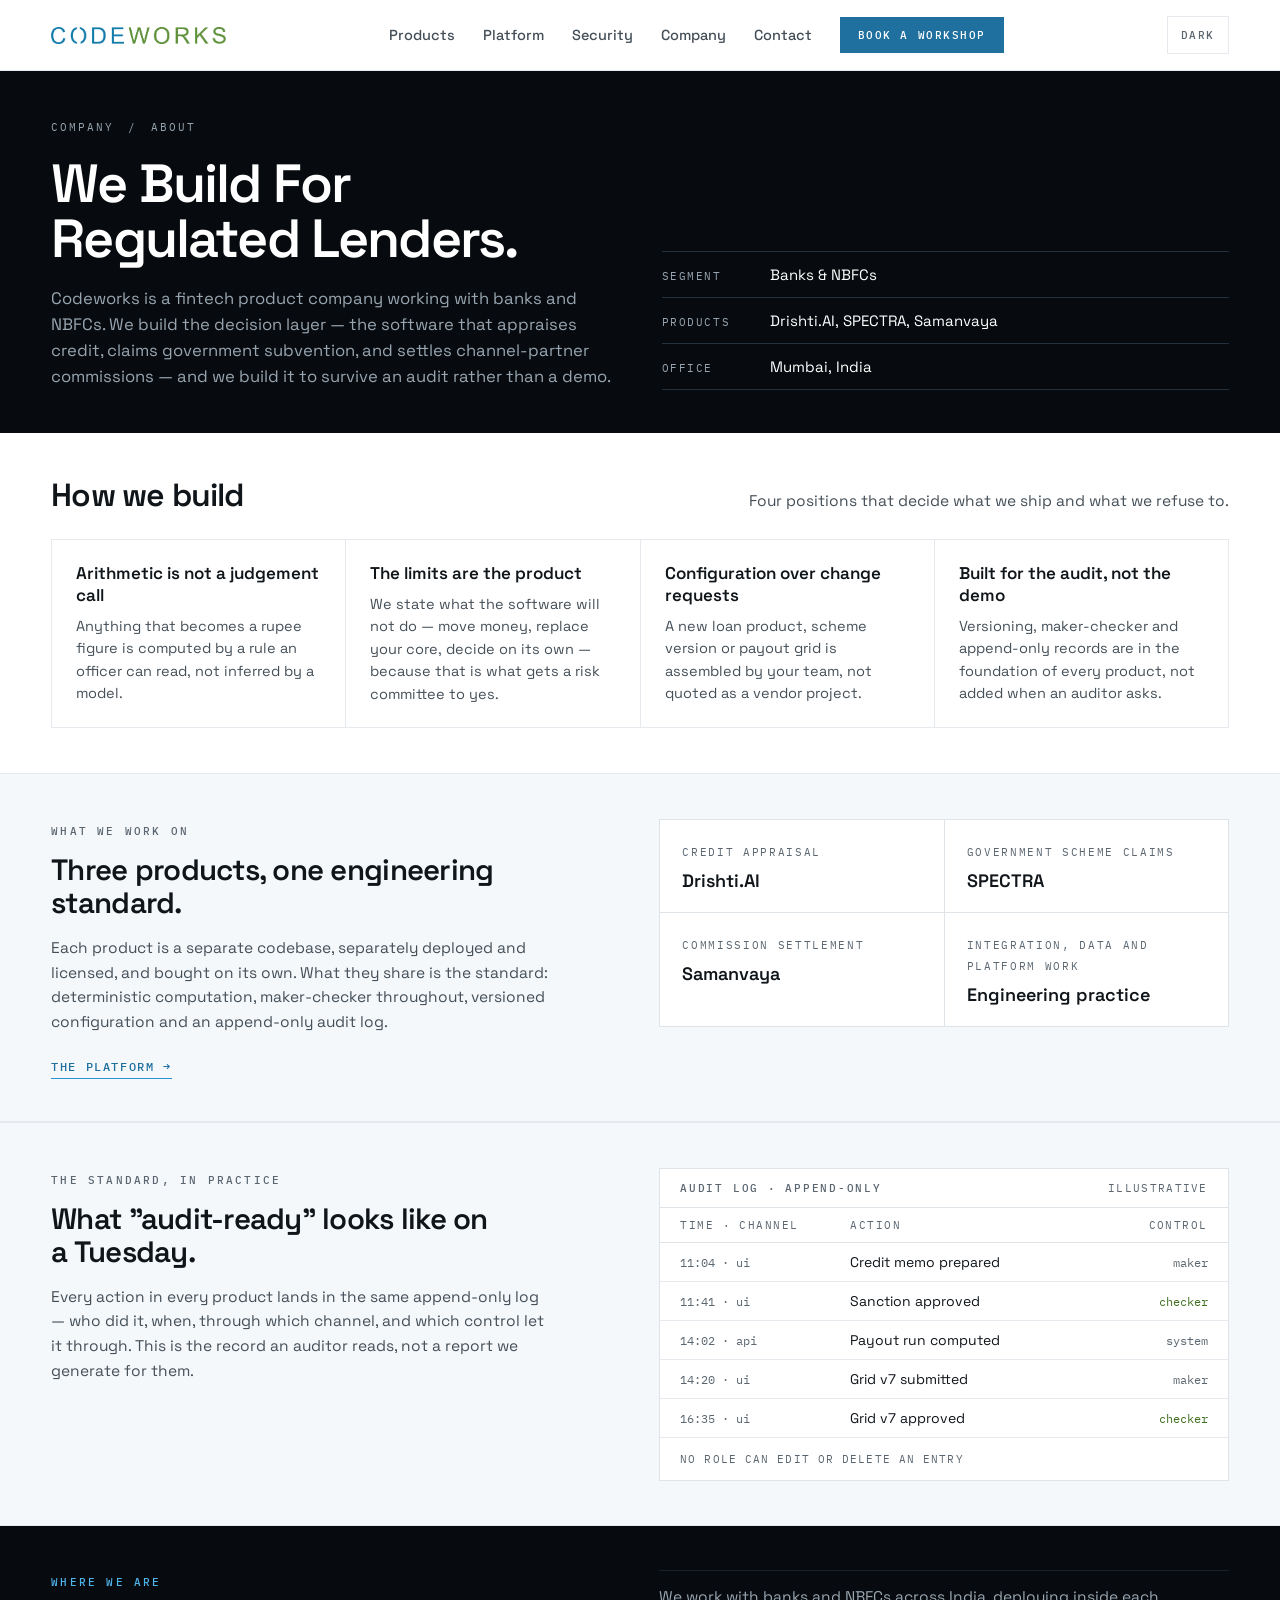
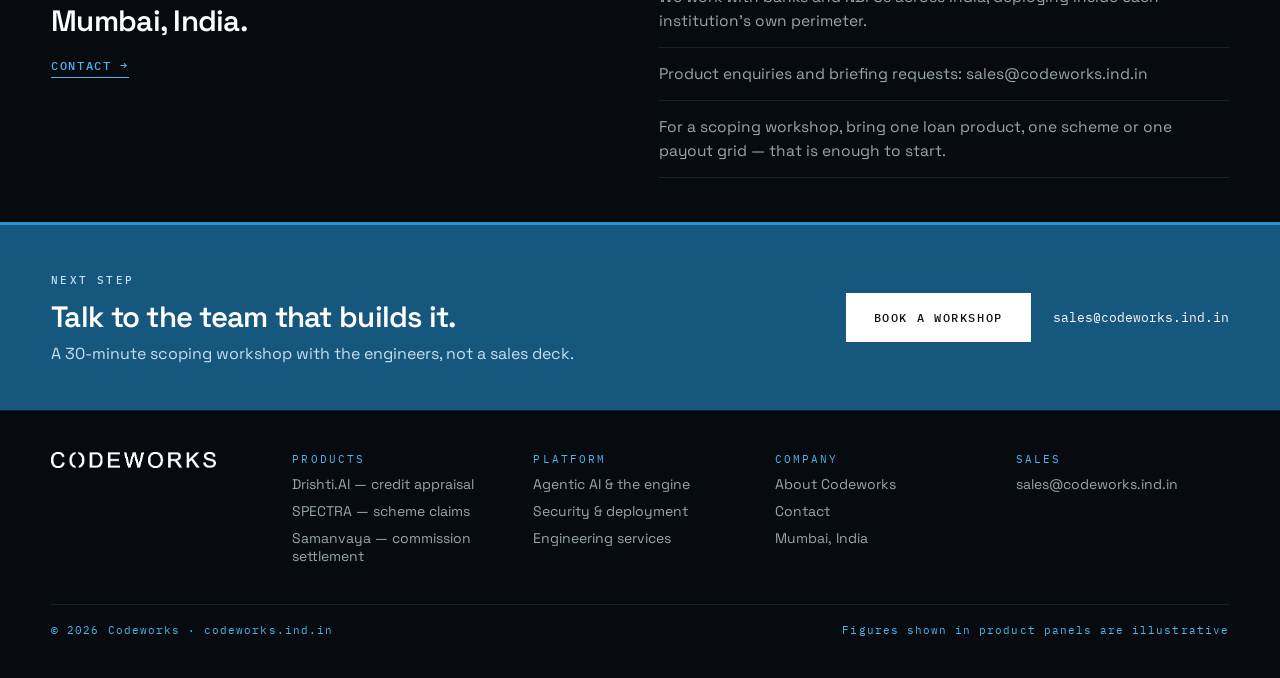
==== commit 3358c7e6: "Give the site a reachable call to action, and fill the hero Every page had exactly one button, at 84" ====
--- a/company.html
+++ b/company.html
@@ -36,6 +36,7 @@
           <a href="security.html" style="font-size:14.5px;font-weight:500;color:var(--ink-2)">Security</a>
           <a href="company.html" style="font-size:14.5px;font-weight:500;color:var(--ink-2)">Company</a>
           <a href="contact.html" style="font-size:14.5px;font-weight:500;color:var(--ink-2)">Contact</a>
+          <a href="contact.html" style="font-family:'IBM Plex Mono',monospace;font-size:11px;font-weight:500;letter-spacing:0.14em;text-transform:uppercase;color:var(--btn-ink);background:var(--btn-bg);padding:11px 18px" class="hv-4">Book a workshop</a>
         </div>
       
       <button type="button" onclick="cwToggleTheme()" style="font-family:'IBM Plex Mono',monospace;font-size:10.5px;font-weight:500;letter-spacing:0.14em;text-transform:uppercase;color:var(--ink-3);background:none;border:1px solid var(--rule);padding:11px 13px;cursor:pointer;flex:0 0 auto" class="hv-1"><span id="cw-theme-label">Dark</span></button>
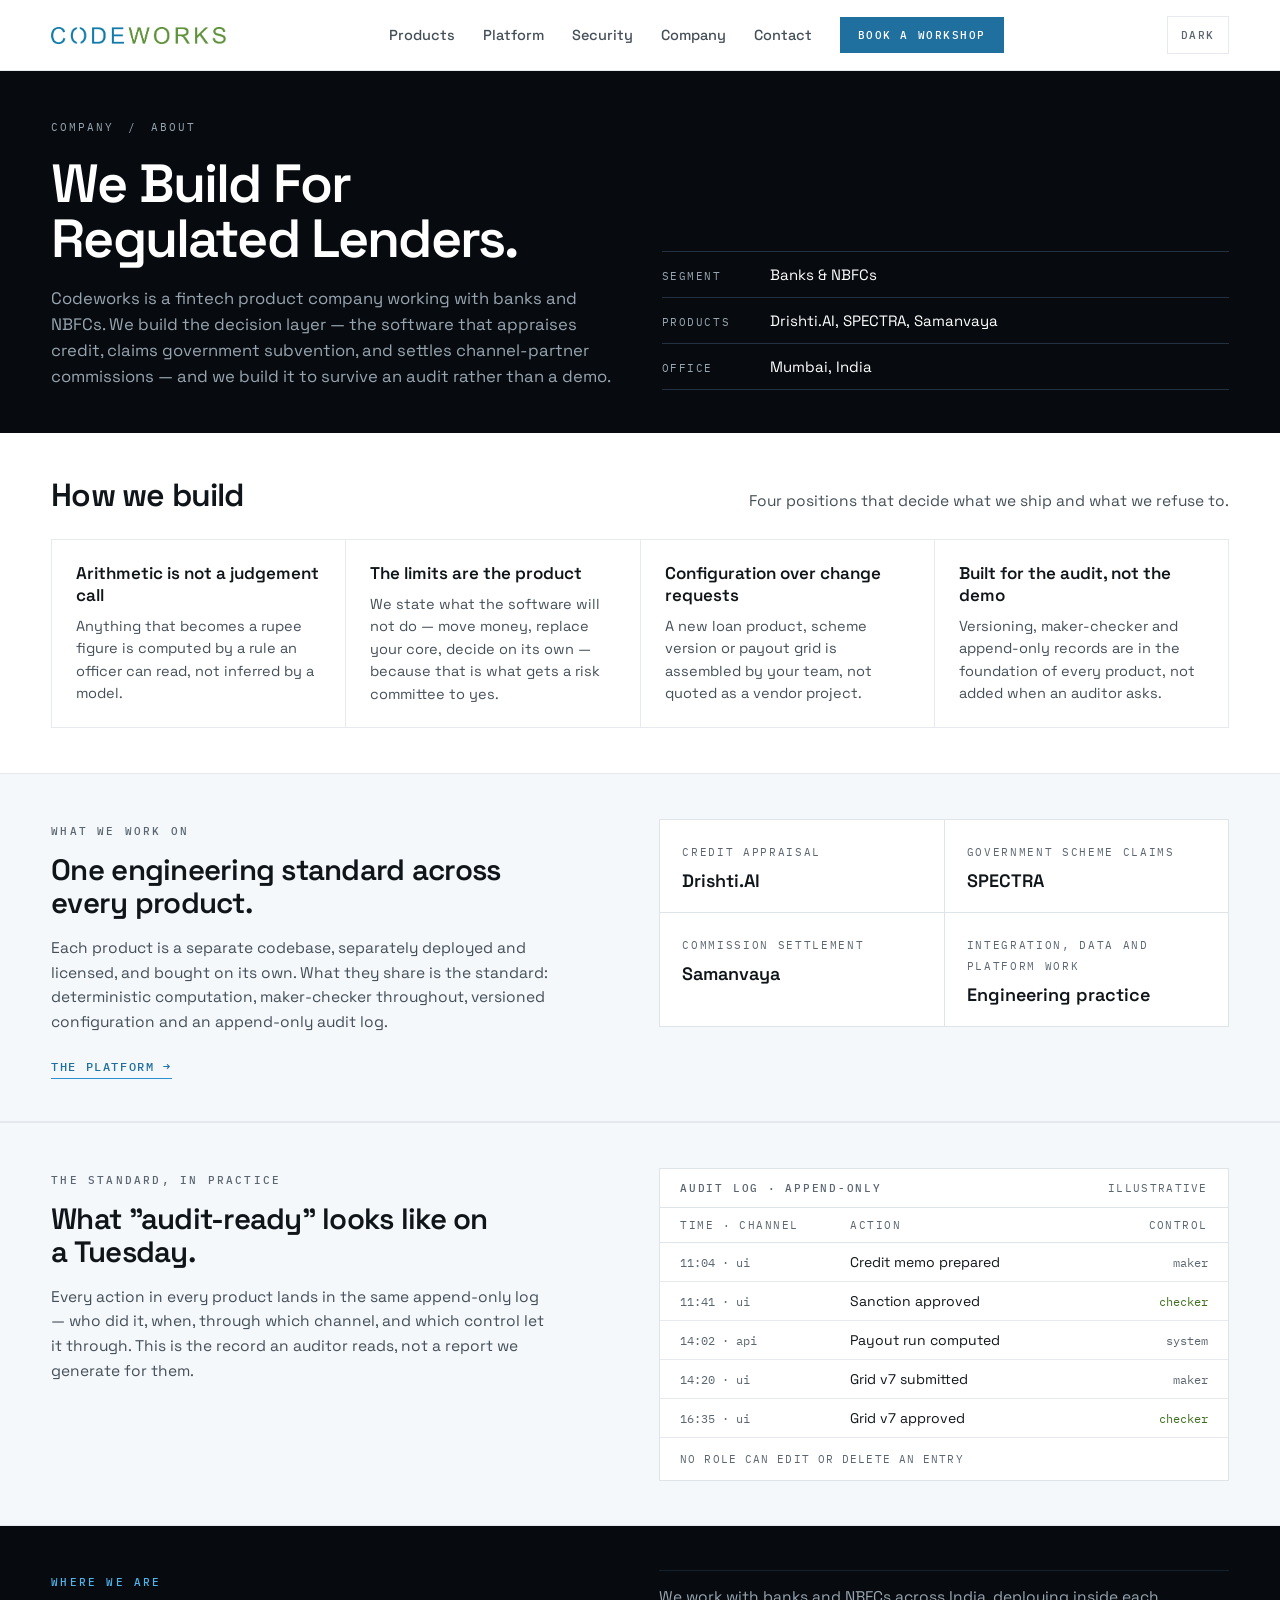
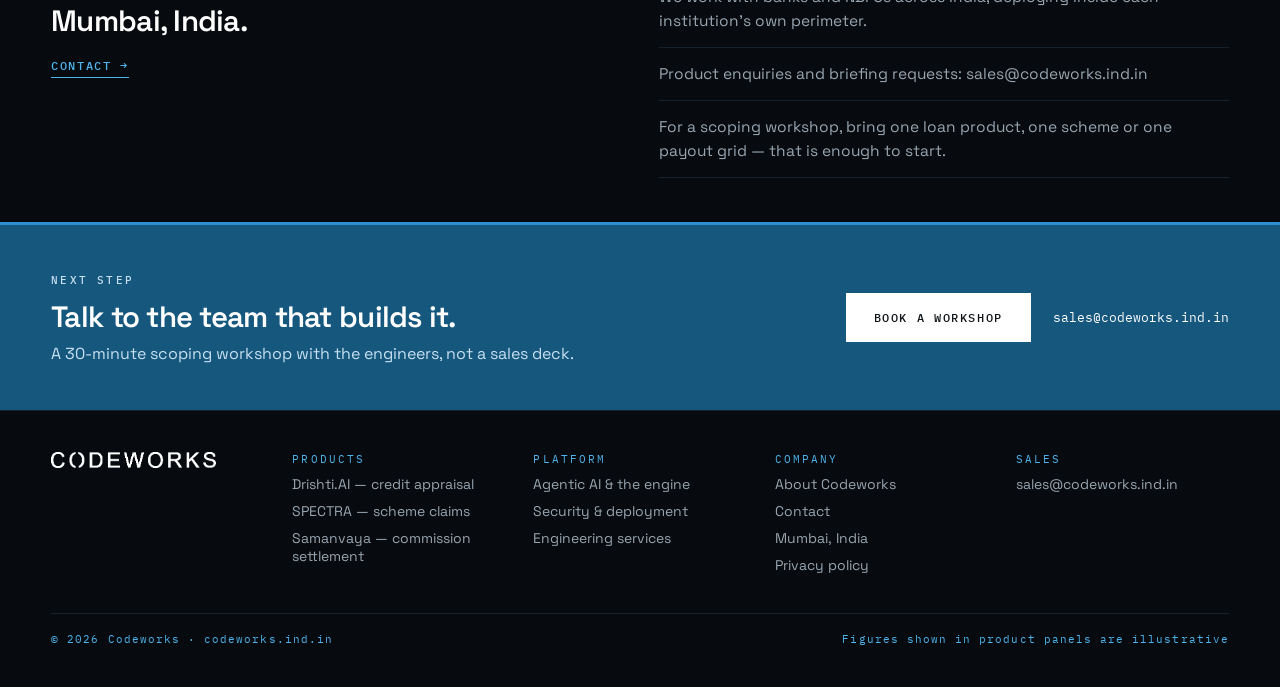
==== commit fe2a4ffc: "Add a privacy policy, consent step, and an accurate README privacy.html is structured for the DPDP A" ====
--- a/company.html
+++ b/company.html
@@ -8,15 +8,20 @@
 <meta property="og:type" content="website">
 <meta property="og:site_name" content="Codeworks">
 <meta property="og:title" content="Company — we build for regulated lenders | Codeworks">
-<meta property="og:description" content="Codeworks is a fintech product company working with banks and NBFCs in India. Three products, one engineering standard: built for the audit, not the demo.">
+<meta property="og:description" content="Codeworks is a fintech product company working with banks and NBFCs in India. One engineering standard across every product: built for the audit, not the demo.">
 <meta property="og:url" content="https://codeworks.ind.in/company.html">
-<meta property="og:image" content="https://codeworks.ind.in/codeworks-logo.png">
-<meta name="twitter:card" content="summary">
+<meta property="og:image" content="https://codeworks.ind.in/og-card.png">
+<meta property="og:image:width" content="1200">
+<meta property="og:image:height" content="630">
+<meta name="twitter:card" content="summary_large_image">
+<meta name="twitter:image" content="https://codeworks.ind.in/og-card.png">
 <meta name="twitter:title" content="Company — we build for regulated lenders | Codeworks">
-<meta name="twitter:description" content="Codeworks is a fintech product company working with banks and NBFCs in India. Three products, one engineering standard: built for the audit, not the demo.">
+<meta name="twitter:description" content="Codeworks is a fintech product company working with banks and NBFCs in India. One engineering standard across every product: built for the audit, not the demo.">
 <meta name="theme-color" content="#070B0F">
 <meta name="viewport" content="width=device-width, initial-scale=1">
-<link rel="icon" href="codeworks-logo.png">
+<link rel="icon" href="favicon-32.png" sizes="32x32">
+<link rel="icon" href="icon-512.png" sizes="512x512">
+<link rel="apple-touch-icon" href="apple-touch-icon.png">
 <link rel="preconnect" href="https://fonts.googleapis.com">
 <link rel="preconnect" href="https://fonts.gstatic.com" crossorigin>
 <link rel="stylesheet" href="https://fonts.googleapis.com/css2?family=Space+Grotesk:wght@400;500;600;700&family=IBM+Plex+Mono:wght@400;500&display=swap">
@@ -39,9 +44,9 @@
           <a href="contact.html" style="font-family:'IBM Plex Mono',monospace;font-size:11px;font-weight:500;letter-spacing:0.14em;text-transform:uppercase;color:var(--btn-ink);background:var(--btn-bg);padding:11px 18px" class="hv-4">Book a workshop</a>
         </div>
       
-      <button type="button" onclick="cwToggleTheme()" style="font-family:'IBM Plex Mono',monospace;font-size:10.5px;font-weight:500;letter-spacing:0.14em;text-transform:uppercase;color:var(--ink-3);background:none;border:1px solid var(--rule);padding:11px 13px;cursor:pointer;flex:0 0 auto" class="hv-1"><span id="cw-theme-label">Dark</span></button>
+      <button type="button" onclick="cwToggleTheme()" style="font-family:'IBM Plex Mono',monospace;font-size:10.5px;font-weight:500;letter-spacing:0.14em;text-transform:uppercase;color:var(--ink-3);background:none;border:1px solid var(--rule);padding:11px 13px;cursor:pointer;flex:0 0 auto" class="hv-1 cw-chrome"><span id="cw-theme-label">Dark</span></button>
       
-        <button type="button" onclick="cwToggleNav()" class="cw-menu-btn hv-1" aria-label="Menu" style="font-family:'IBM Plex Mono',monospace;font-size:11px;font-weight:500;letter-spacing:0.14em;text-transform:uppercase;color:var(--ink-2);background:none;border:1px solid var(--rule);padding:11px 14px;cursor:pointer;flex:0 0 auto" >Menu</button>
+        <button type="button" onclick="cwToggleNav()" class="cw-menu-btn hv-1 cw-chrome" aria-label="Menu" style="font-family:'IBM Plex Mono',monospace;font-size:11px;font-weight:500;letter-spacing:0.14em;text-transform:uppercase;color:var(--ink-2);background:none;border:1px solid var(--rule);padding:11px 14px;cursor:pointer;flex:0 0 auto" >Menu</button>
       
     </div>
     <div class="cw-panel" id="cw-panel">
@@ -83,7 +88,7 @@
 
   <div style="background:var(--bg-2);border-top:1px solid var(--rule);border-bottom:1px solid var(--rule)">
     <div style="max-width:1440px;margin:0 auto;padding-left:clamp(20px,4vw,64px);padding-right:clamp(20px,4vw,64px);padding-top:clamp(32px,3.5vw,54px);padding-bottom:clamp(32px,3.5vw,54px)">
-      <div style="display:grid;grid-template-columns:repeat(auto-fit,minmax(min(100%,320px),1fr));gap:clamp(24px,3vw,52px);align-items:start"><div><span style="font-family:'IBM Plex Mono',monospace;font-size:11px;font-weight:500;letter-spacing:0.2em;text-transform:uppercase;color:var(--ink-3)">What we work on</span><h2 style="margin:14px 0 0;font-size:clamp(23px,2.3vw,32px);line-height:1.12;font-weight:600;letter-spacing:-0.025em;color:var(--ink);max-width:24ch">Three products, one engineering standard.</h2><p style="margin:16px 0 0;font-size:15.5px;line-height:1.6;color:var(--ink-2);max-width:52ch">Each product is a separate codebase, separately deployed and licensed, and bought on its own. What they share is the standard: deterministic computation, maker-checker throughout, versioned configuration and an append-only audit log.</p><p style="margin:20px 0 0"><a href="platform.html" style="font-family:'IBM Plex Mono',monospace;font-size:11.5px;font-weight:500;letter-spacing:0.14em;text-transform:uppercase;color:var(--blue);border-bottom:1px solid var(--blue-key);padding-bottom:4px">The platform &rarr;</a></p></div><div style="display:grid;grid-template-columns:repeat(auto-fit,minmax(min(100%,240px),1fr));gap:0;border-top:1px solid var(--rule-2);border-left:1px solid var(--rule-2)"><a href="drishti-ai.html" style="display:block;background:var(--card);border-right:1px solid var(--rule-2);border-bottom:1px solid var(--rule-2);padding:20px 22px;color:inherit" class="hv-2"><span style="font-family:'IBM Plex Mono',monospace;font-size:10.5px;letter-spacing:0.16em;text-transform:uppercase;color:var(--ink-3)">Credit appraisal</span><h3 style="margin:8px 0 0;font-size:18px;font-weight:600;color:var(--ink)">Drishti.AI</h3></a><a href="spectra.html" style="display:block;background:var(--card);border-right:1px solid var(--rule-2);border-bottom:1px solid var(--rule-2);padding:20px 22px;color:inherit" class="hv-2"><span style="font-family:'IBM Plex Mono',monospace;font-size:10.5px;letter-spacing:0.16em;text-transform:uppercase;color:var(--ink-3)">Government scheme claims</span><h3 style="margin:8px 0 0;font-size:18px;font-weight:600;color:var(--ink)">SPECTRA</h3></a><a href="samanvaya.html" style="display:block;background:var(--card);border-right:1px solid var(--rule-2);border-bottom:1px solid var(--rule-2);padding:20px 22px;color:inherit" class="hv-2"><span style="font-family:'IBM Plex Mono',monospace;font-size:10.5px;letter-spacing:0.16em;text-transform:uppercase;color:var(--ink-3)">Commission settlement</span><h3 style="margin:8px 0 0;font-size:18px;font-weight:600;color:var(--ink)">Samanvaya</h3></a><a href="services.html" style="display:block;background:var(--card);border-right:1px solid var(--rule-2);border-bottom:1px solid var(--rule-2);padding:20px 22px;color:inherit" class="hv-2"><span style="font-family:'IBM Plex Mono',monospace;font-size:10.5px;letter-spacing:0.16em;text-transform:uppercase;color:var(--ink-3)">Integration, data and platform work</span><h3 style="margin:8px 0 0;font-size:18px;font-weight:600;color:var(--ink)">Engineering practice</h3></a></div></div>
+      <div style="display:grid;grid-template-columns:repeat(auto-fit,minmax(min(100%,320px),1fr));gap:clamp(24px,3vw,52px);align-items:start"><div><span style="font-family:'IBM Plex Mono',monospace;font-size:11px;font-weight:500;letter-spacing:0.2em;text-transform:uppercase;color:var(--ink-3)">What we work on</span><h2 style="margin:14px 0 0;font-size:clamp(23px,2.3vw,32px);line-height:1.12;font-weight:600;letter-spacing:-0.025em;color:var(--ink);max-width:24ch">One engineering standard across every product.</h2><p style="margin:16px 0 0;font-size:15.5px;line-height:1.6;color:var(--ink-2);max-width:52ch">Each product is a separate codebase, separately deployed and licensed, and bought on its own. What they share is the standard: deterministic computation, maker-checker throughout, versioned configuration and an append-only audit log.</p><p style="margin:20px 0 0"><a href="platform.html" style="font-family:'IBM Plex Mono',monospace;font-size:11.5px;font-weight:500;letter-spacing:0.14em;text-transform:uppercase;color:var(--blue);border-bottom:1px solid var(--blue-key);padding-bottom:4px">The platform &rarr;</a></p></div><div style="display:grid;grid-template-columns:repeat(auto-fit,minmax(min(100%,240px),1fr));gap:0;border-top:1px solid var(--rule-2);border-left:1px solid var(--rule-2)"><a href="drishti-ai.html" style="display:block;background:var(--card);border-right:1px solid var(--rule-2);border-bottom:1px solid var(--rule-2);padding:20px 22px;color:inherit" class="hv-2"><span style="font-family:'IBM Plex Mono',monospace;font-size:10.5px;letter-spacing:0.16em;text-transform:uppercase;color:var(--ink-3)">Credit appraisal</span><h3 style="margin:8px 0 0;font-size:18px;font-weight:600;color:var(--ink)">Drishti.AI</h3></a><a href="spectra.html" style="display:block;background:var(--card);border-right:1px solid var(--rule-2);border-bottom:1px solid var(--rule-2);padding:20px 22px;color:inherit" class="hv-2"><span style="font-family:'IBM Plex Mono',monospace;font-size:10.5px;letter-spacing:0.16em;text-transform:uppercase;color:var(--ink-3)">Government scheme claims</span><h3 style="margin:8px 0 0;font-size:18px;font-weight:600;color:var(--ink)">SPECTRA</h3></a><a href="samanvaya.html" style="display:block;background:var(--card);border-right:1px solid var(--rule-2);border-bottom:1px solid var(--rule-2);padding:20px 22px;color:inherit" class="hv-2"><span style="font-family:'IBM Plex Mono',monospace;font-size:10.5px;letter-spacing:0.16em;text-transform:uppercase;color:var(--ink-3)">Commission settlement</span><h3 style="margin:8px 0 0;font-size:18px;font-weight:600;color:var(--ink)">Samanvaya</h3></a><a href="services.html" style="display:block;background:var(--card);border-right:1px solid var(--rule-2);border-bottom:1px solid var(--rule-2);padding:20px 22px;color:inherit" class="hv-2"><span style="font-family:'IBM Plex Mono',monospace;font-size:10.5px;letter-spacing:0.16em;text-transform:uppercase;color:var(--ink-3)">Integration, data and platform work</span><h3 style="margin:8px 0 0;font-size:18px;font-weight:600;color:var(--ink)">Engineering practice</h3></a></div></div>
     </div>
   </div>
 
@@ -147,6 +152,7 @@
           <a href="company.html" style="font-size:14px;color:var(--band-ink)">About Codeworks</a>
           <a href="contact.html" style="font-size:14px;color:var(--band-ink)">Contact</a>
           <span style="font-size:14px;color:var(--band-ink)">Mumbai, India</span>
+          <a href="privacy.html" style="font-size:14px;color:var(--band-ink)">Privacy policy</a>
         </div>
         <div style="display:flex;flex-direction:column;gap:9px">
           <span style="font-family:'IBM Plex Mono',monospace;font-size:10.5px;letter-spacing:0.2em;text-transform:uppercase;color:var(--band-accent)">Sales</span>
--- a/site.css
+++ b/site.css
@@ -42,6 +42,18 @@
 .cw-menu-btn { display:none; }
 .cw-sent { font-size:14px; color:var(--green); display:none; }
 .cw-sent.is-shown { display:inline; }
+.cw-facts { display:grid; grid-template-columns:repeat(4,minmax(0,1fr)); gap:0; }
+.cw-sm { display:none; }
+@media (max-width:899px) {
+  .cw-facts { grid-template-columns:repeat(2,minmax(0,1fr)); }
+  .cw-hide-sm { display:none; }
+  .cw-sm { display:inline; }
+  .cw-tbl { grid-template-columns:minmax(0,1fr) auto !important; }
+  .cw-trace-num { grid-column:1 / -1 !important; margin-top:3px; }
+  .cw-chrome { border-color:transparent !important; padding-left:8px !important; padding-right:8px !important; }
+  .cw-hero-panel { display:none; }
+  .cw-trace-exp, .cw-trace-foot { display:none; }
+}
 @media (max-width:899px) {
   .cw-nav { order:3; flex:1 1 100%; padding-top:4px; display:none; }
   .cw-nav.is-open { display:flex; }
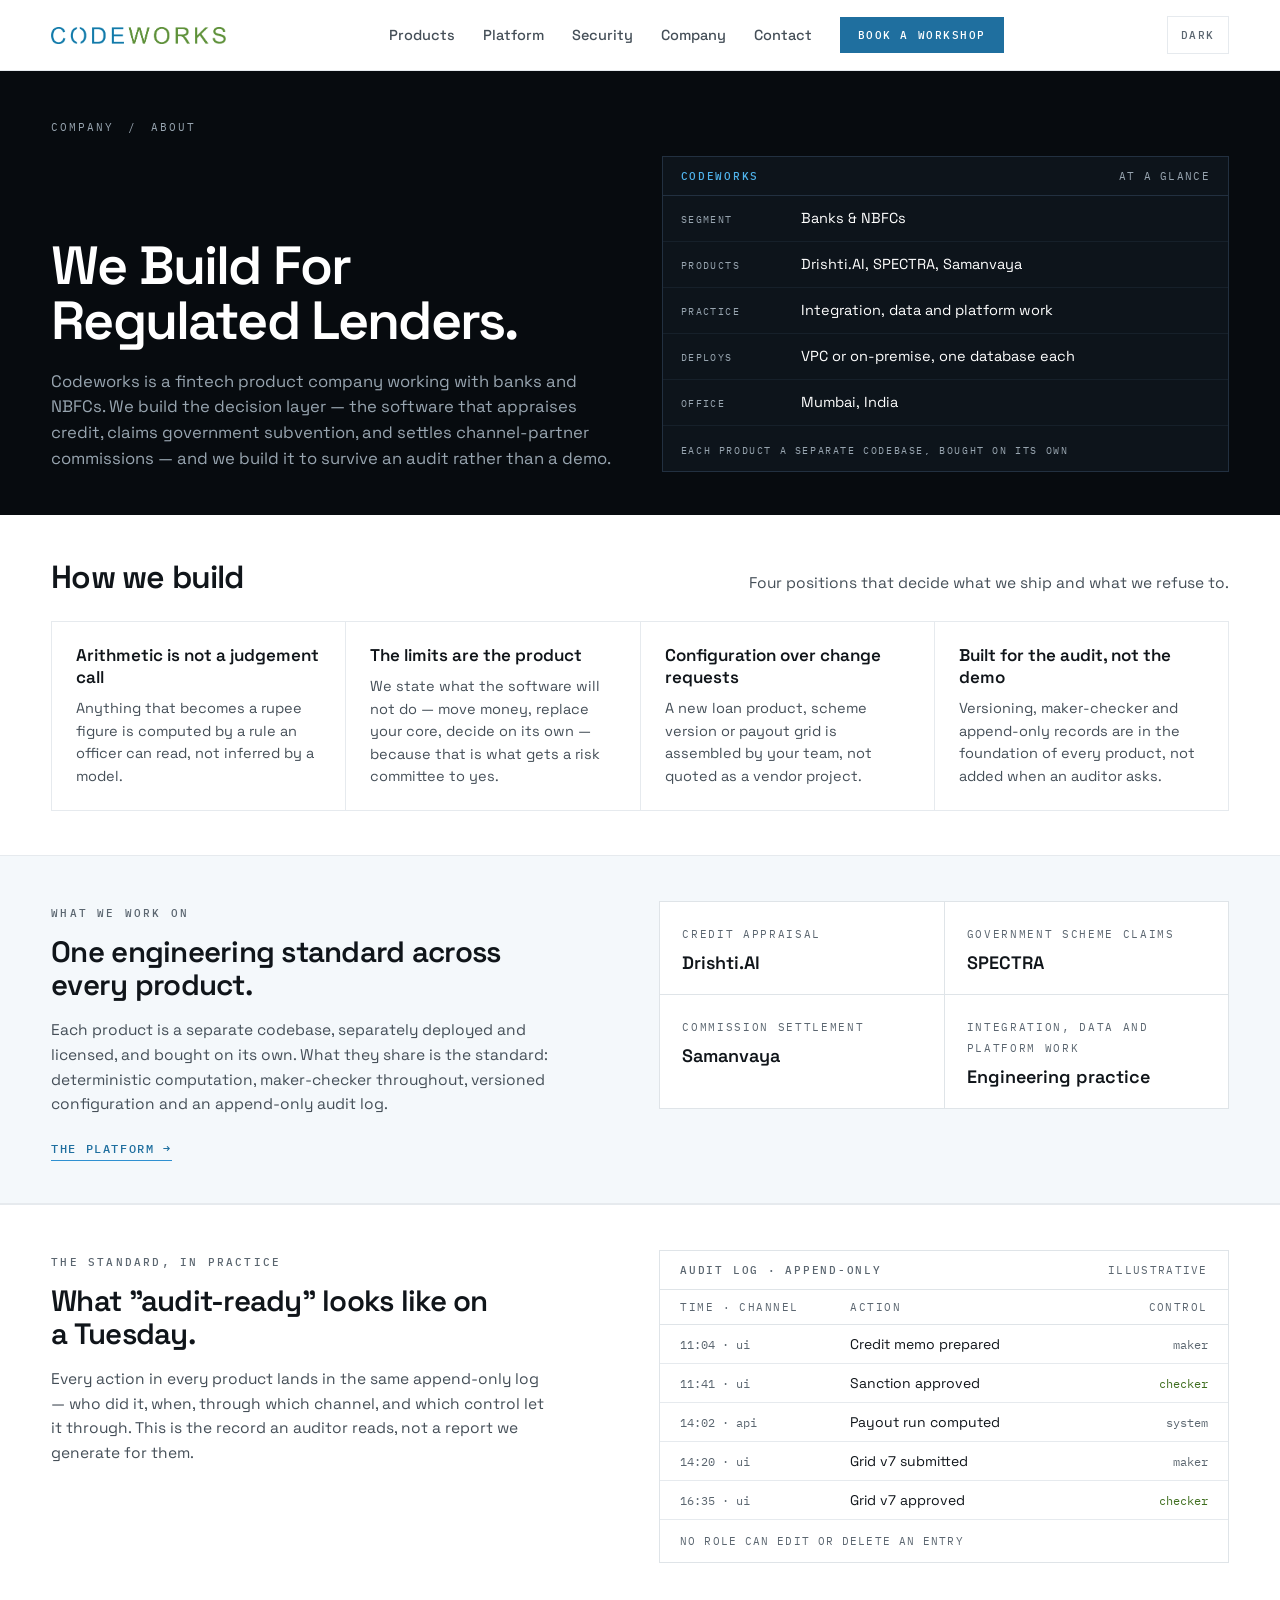
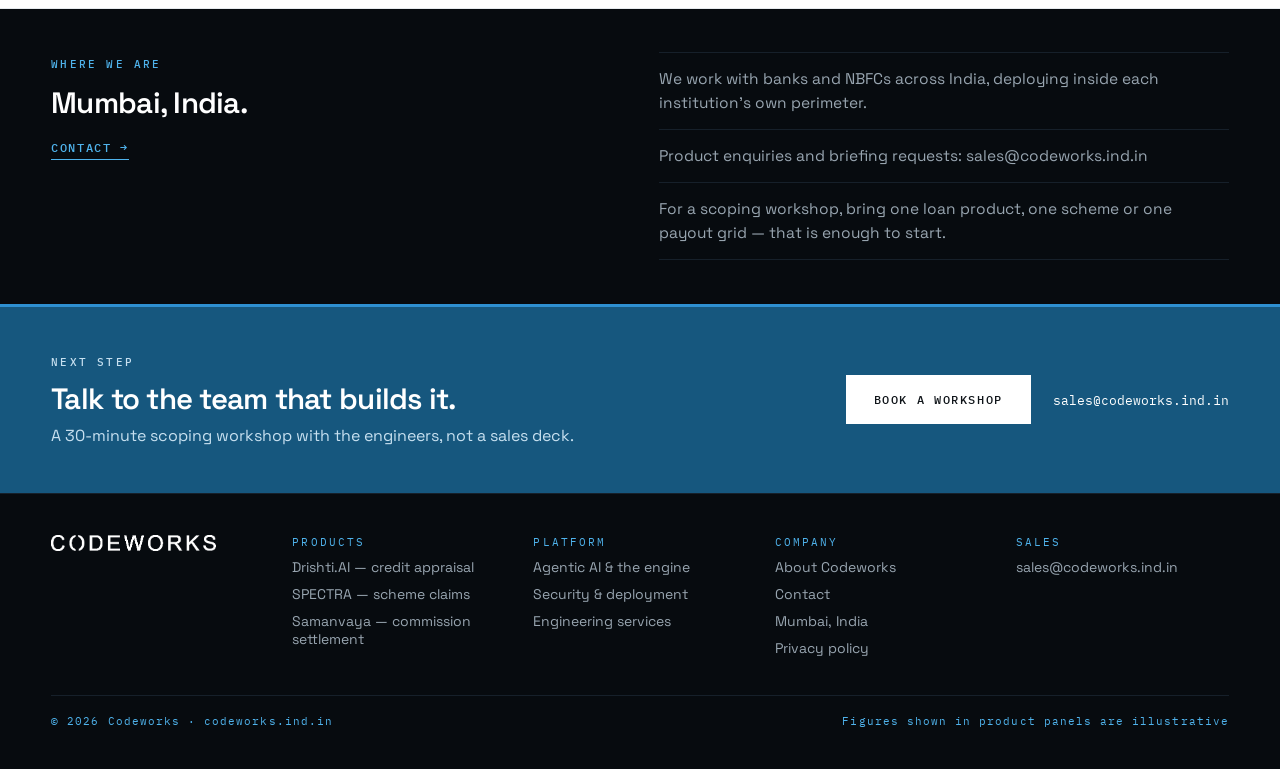
==== commit 619d75e4: "Give the pages something to look at besides paragraphs The site said its four differentiators two or" ====
--- a/company.html
+++ b/company.html
@@ -75,7 +75,7 @@
       <div style="display:flex;flex-wrap:wrap;align-items:center;gap:10px 14px;font-family:'IBM Plex Mono',monospace;font-size:11px;letter-spacing:0.18em;text-transform:uppercase;color:var(--band-ink)"><a href="index.html" style="color:var(--band-ink)">Company</a><span>/</span><span style="color:var(--band-ink)">About</span></div>
       <div style="margin-top:22px;display:grid;grid-template-columns:repeat(auto-fit,minmax(min(100%,340px),1fr));gap:clamp(24px,3.4vw,60px);align-items:end">
         <div><h1 style="margin:0;font-size:clamp(32px,4.2vw,58px);line-height:1.03;font-weight:600;letter-spacing:-0.034em;color:var(--band-head);max-width:20ch;text-wrap:balance">We Build For Regulated Lenders.</h1><p style="margin:20px 0 0;font-size:clamp(16.5px,1.3vw,19px);line-height:1.55;color:var(--band-ink);max-width:56ch;text-wrap:pretty">Codeworks is a fintech product company working with banks and NBFCs. We build the decision layer — the software that appraises credit, claims government subvention, and settles channel-partner commissions — and we build it to survive an audit rather than a demo.</p></div>
-        <div style="display:flex;flex-direction:column;gap:0;border-top:1px solid var(--band-rule-2)"><div style="padding:13px 0;border-bottom:1px solid var(--band-rule-2);display:flex;gap:16px;align-items:baseline"><span style="font-family:'IBM Plex Mono',monospace;font-size:11px;letter-spacing:0.14em;text-transform:uppercase;color:var(--band-ink);flex:0 0 92px">Segment</span><span style="font-size:15px;color:var(--band-head)">Banks &amp; NBFCs</span></div><div style="padding:13px 0;border-bottom:1px solid var(--band-rule-2);display:flex;gap:16px;align-items:baseline"><span style="font-family:'IBM Plex Mono',monospace;font-size:11px;letter-spacing:0.14em;text-transform:uppercase;color:var(--band-ink);flex:0 0 92px">Products</span><span style="font-size:15px;color:var(--band-head)">Drishti.AI, SPECTRA, Samanvaya</span></div><div style="padding:13px 0;border-bottom:1px solid var(--band-rule-2);display:flex;gap:16px;align-items:baseline"><span style="font-family:'IBM Plex Mono',monospace;font-size:11px;letter-spacing:0.14em;text-transform:uppercase;color:var(--band-ink);flex:0 0 92px">Office</span><span style="font-size:15px;color:var(--band-head)">Mumbai, India</span></div></div>
+        <div class="cw-hero-panel" style="background:var(--band-2);border:1px solid var(--band-rule-2);align-self:start"><div style="padding:12px 18px;border-bottom:1px solid var(--band-rule-2);display:flex;flex-wrap:wrap;gap:8px 16px;align-items:baseline;justify-content:space-between"><span style="font-family:'IBM Plex Mono',monospace;font-size:10.5px;font-weight:500;letter-spacing:0.16em;text-transform:uppercase;color:var(--band-accent)">Codeworks</span><span style="font-family:'IBM Plex Mono',monospace;font-size:10.5px;letter-spacing:0.12em;text-transform:uppercase;color:var(--band-ink)">At a glance</span></div><div style="padding:12px 18px;border-bottom:1px solid var(--band-rule);display:grid;grid-template-columns:minmax(0,104px) minmax(0,1fr);gap:4px 16px;align-items:baseline"><span style="font-family:'IBM Plex Mono',monospace;font-size:10px;letter-spacing:0.14em;text-transform:uppercase;color:var(--band-ink)">Segment</span><span style="font-size:14.5px;line-height:1.45;color:var(--band-head)">Banks &amp; NBFCs</span></div><div style="padding:12px 18px;border-bottom:1px solid var(--band-rule);display:grid;grid-template-columns:minmax(0,104px) minmax(0,1fr);gap:4px 16px;align-items:baseline"><span style="font-family:'IBM Plex Mono',monospace;font-size:10px;letter-spacing:0.14em;text-transform:uppercase;color:var(--band-ink)">Products</span><span style="font-size:14.5px;line-height:1.45;color:var(--band-head)">Drishti.AI, SPECTRA, Samanvaya</span></div><div style="padding:12px 18px;border-bottom:1px solid var(--band-rule);display:grid;grid-template-columns:minmax(0,104px) minmax(0,1fr);gap:4px 16px;align-items:baseline"><span style="font-family:'IBM Plex Mono',monospace;font-size:10px;letter-spacing:0.14em;text-transform:uppercase;color:var(--band-ink)">Practice</span><span style="font-size:14.5px;line-height:1.45;color:var(--band-head)">Integration, data and platform work</span></div><div style="padding:12px 18px;border-bottom:1px solid var(--band-rule);display:grid;grid-template-columns:minmax(0,104px) minmax(0,1fr);gap:4px 16px;align-items:baseline"><span style="font-family:'IBM Plex Mono',monospace;font-size:10px;letter-spacing:0.14em;text-transform:uppercase;color:var(--band-ink)">Deploys</span><span style="font-size:14.5px;line-height:1.45;color:var(--band-head)">VPC or on&#8209;premise, one database each</span></div><div style="padding:12px 18px;border-bottom:1px solid var(--band-rule);display:grid;grid-template-columns:minmax(0,104px) minmax(0,1fr);gap:4px 16px;align-items:baseline"><span style="font-family:'IBM Plex Mono',monospace;font-size:10px;letter-spacing:0.14em;text-transform:uppercase;color:var(--band-ink)">Office</span><span style="font-size:14.5px;line-height:1.45;color:var(--band-head)">Mumbai, India</span></div><div style="padding:12px 18px"><span style="font-family:'IBM Plex Mono',monospace;font-size:10px;letter-spacing:0.16em;text-transform:uppercase;color:var(--band-ink)">Each product a separate codebase, bought on its own</span></div></div>
       </div>
     </div>
   </div>
@@ -92,7 +92,7 @@
     </div>
   </div>
 
-  <div style="background:var(--bg-2);border-top:1px solid var(--rule);border-bottom:1px solid var(--rule)">
+  <div style="background:var(--card);border-top:1px solid var(--rule);border-bottom:1px solid var(--rule)">
     <div style="max-width:1440px;margin:0 auto;padding:clamp(32px,3.5vw,54px) clamp(20px,4vw,64px);display:grid;grid-template-columns:repeat(auto-fit,minmax(min(100%,300px),1fr));gap:clamp(24px,3vw,52px);align-items:start">
       <div>
         <span style="font-family:'IBM Plex Mono',monospace;font-size:11px;font-weight:500;letter-spacing:0.2em;text-transform:uppercase;color:var(--ink-3)">The standard, in practice</span>
--- a/site.css
+++ b/site.css
@@ -42,17 +42,30 @@
 .cw-menu-btn { display:none; }
 .cw-sent { font-size:14px; color:var(--green); display:none; }
 .cw-sent.is-shown { display:inline; }
-.cw-facts { display:grid; grid-template-columns:repeat(4,minmax(0,1fr)); gap:0; }
 .cw-sm { display:none; }
 @media (max-width:899px) {
-  .cw-facts { grid-template-columns:repeat(2,minmax(0,1fr)); }
   .cw-hide-sm { display:none; }
   .cw-sm { display:inline; }
   .cw-tbl { grid-template-columns:minmax(0,1fr) auto !important; }
   .cw-trace-num { grid-column:1 / -1 !important; margin-top:3px; }
   .cw-chrome { border-color:transparent !important; padding-left:8px !important; padding-right:8px !important; }
-  .cw-hero-panel { display:none; }
-  .cw-trace-exp, .cw-trace-foot { display:none; }
+  /* The panel is the only evidence on the page — keep it on a phone. Its wide
+     columns already collapse via .cw-tbl / .cw-hide-sm / .cw-trace-num. */
+  .cw-hero-panel { margin-top:26px; }
+  /* .cw-trace-foot is deliberately kept: it carries the reconciliation line,
+     which is the point of the panel. (It never hid anyway — those elements
+     set display:flex inline, which beats a stylesheet rule.) */
+  .cw-trace-exp { display:none; }
+  /* Content tables stack into blocks rather than scrolling sideways row by row.
+     Cells carry inline padding/border, so these need !important to win. */
+  .cw-stack { min-width:0 !important; display:block; }
+  .cw-stack thead, .cw-stack colgroup, .cw-stack col { display:none; }
+  .cw-stack tbody, .cw-stack tr, .cw-stack th, .cw-stack td { display:block; width:auto; }
+  .cw-stack tr { border-top:1px solid var(--rule); padding:13px 0 15px; }
+  .cw-stack th, .cw-stack td {
+    padding:2px 0 !important; border:0 !important;
+    text-align:left !important; white-space:normal !important;
+  }
 }
 @media (max-width:899px) {
   .cw-nav { order:3; flex:1 1 100%; padding-top:4px; display:none; }
